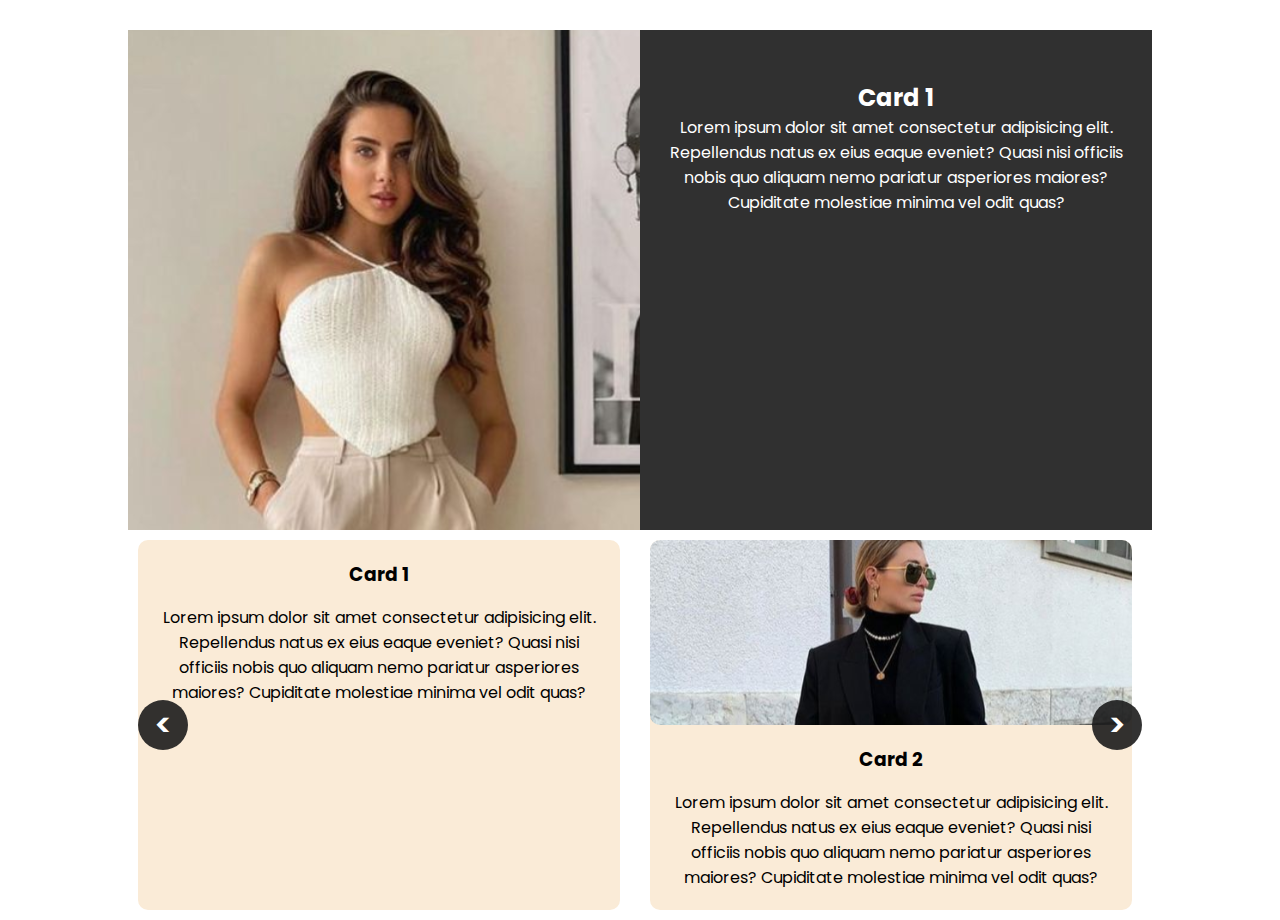
==== index.html @ 477a9a0f "first commit" ====
<!DOCTYPE html>
<html lang="pt-br">
<head>
    <meta charset="UTF-8">
    <meta name="viewport" content="width=device-width, initial-scale=1.0">
    <link rel="stylesheet" href="./styles/slider.css">
    <link rel="stylesheet" href="./styles/main.css">
    <title>SliderJS</title>
</head>
<body>
    
    <section>

        <div class="slider-ref card-focus" data-slider-ref="slider-people">
            <div class="slider-image-ref card-focus-image" data-slider-item-ref=".card-image"></div>  
            <article class="card-content-focus">
                <h2><span class="slider-content-ref" data-slider-item-ref=".card-title"></span></h2> 
                <p><span class="slider-content-ref" data-slider-item-ref=".card-description"></span></p> 
            </article>
        </div>

        <div id="slider-people" class="slider-container" data-slider-image-src="./assets/slider-images/photo-{id}.svg" data-slider-endless="true" data-slider-size="80% auto" data-slider-card-width="400px" data-auto-card-disposition="true">
            <div class="slider">
                <div class="card-wrapper hidden-image">
                    <div class="card-image">
                    </div>
                    <div class="card-content">
                        <h3 class="card-title">Card 1</h3>
                        <p class="card-description">
                            Lorem ipsum dolor sit amet consectetur adipisicing elit. 
                            Repellendus natus ex eius eaque eveniet? Quasi nisi officiis 
                            nobis quo aliquam nemo pariatur asperiores maiores? Cupiditate 
                            molestiae minima vel odit quas?
                        </p>
                    </div>
                </div>
                <div class="card-wrapper">
                    <div class="card-image">
                    </div>
                    <div class="card-content">
                        <h3 class="card-title">Card 2</h3>
                        <p class="card-description">
                            Lorem ipsum dolor sit amet consectetur adipisicing elit. 
                            Repellendus natus ex eius eaque eveniet? Quasi nisi officiis 
                            nobis quo aliquam nemo pariatur asperiores maiores? Cupiditate 
                            molestiae minima vel odit quas?
                        </p>
                    </div>
                </div>
                <div class="card-wrapper">
                    <div class="card-image">
                    </div>
                    <div class="card-content">
                        <h3 class="card-title">Card 3</h3>
                        <p class="card-description">
                            Lorem ipsum dolor sit amet consectetur adipisicing elit. 
                            Repellendus natus ex eius eaque eveniet? Quasi nisi officiis 
                            nobis quo aliquam nemo pariatur asperiores maiores? Cupiditate 
                            molestiae minima vel odit quas?
                        </p>
                    </div>
                </div>
                <div class="card-wrapper">
                    <div class="card-image">
                    </div>
                    <div class="card-content">
                        <h3 class="card-title">Card 4</h3>
                        <p class="card-description">
                            Lorem ipsum dolor sit amet consectetur adipisicing elit. 
                            Repellendus natus ex eius eaque eveniet? Quasi nisi officiis 
                            nobis quo aliquam nemo pariatur asperiores maiores? Cupiditate 
                            molestiae minima vel odit quas?
                        </p>
                    </div>
                </div>
                <div class="card-wrapper">
                    <div class="card-image">
                    </div>
                    <div class="card-content">
                        <h3 class="card-title">Card 5</h3>
                        <p class="card-description">
                            Lorem ipsum dolor sit amet consectetur adipisicing elit. 
                            Repellendus natus ex eius eaque eveniet? Quasi nisi officiis 
                            nobis quo aliquam nemo pariatur asperiores maiores? Cupiditate 
                            molestiae minima vel odit quas?
                        </p>
                    </div>
                </div>
                <div class="card-wrapper">
                    <div class="card-image">
                    </div>
                    <div class="card-content">
                        <h3 class="card-title">Card 6</h3>
                        <p class="card-description">
                            Lorem ipsum dolor sit amet consectetur adipisicing elit. 
                            Repellendus natus ex eius eaque eveniet? Quasi nisi officiis 
                            nobis quo aliquam nemo pariatur asperiores maiores? Cupiditate 
                            molestiae minima vel odit quas?
                        </p>
                    </div>
                </div>
            </div>
            <div class="slider-btn slider-btn-left"><button>&lt;</button></div>
            <div class="slider-btn slider-btn-right"><button>&gt;</button></div>
        </div>
    </section>
    
    <!--<script src="./scripts/main.js"></script>-->
    <script src="./scripts/slider.js"></script>
</body>
</html>
---- styles/slider.css ----
.slider-container {
    display: flex;
    justify-content: center;
    width: 80%;
    height: 500px;
    margin: 0 auto;
    user-select: none;
    position: relative;
}

.slider-btn {
    position: absolute;
    top: 0;
    height: 100%;
    display: flex;
    align-items: center;
    justify-content: center;
    z-index: 1;
}

.slider-btn button{
    width: 50px;
    font-size: 2rem;
    font-weight: 600;
    background-color: rgba(28,28,28, 0.9);
    border: none;
    height: 50px;
    border-radius: 50%;
    cursor: pointer;
    color: white;
    transition: all .2s ease-out;
}

.slider-btn button:hover{
    background-color: rgba(56, 56, 56, 0.9);
    transform: scale(105%);
    font-size: 1.5rem;
}

.slider-btn-left {
    left: 1%;
}

.slider-btn-right {
    right: 1%;
}

.slider {
    display: flex;
    padding: 10px;
    overflow-x: hidden;
    cursor: grab;
}

.card-wrapper {
    background-color: antiquewhite;
    display: grid;
    grid-template-rows: 1fr 1fr;
    border-radius: 10px;
    min-width: 200px;
    margin: 0 15px;
    height: 100%;
}

.card-wrapper-grid-column {
    grid-template-rows: none;
    grid-template-columns: 1fr 1fr;
    border-radius: 10px;
}

.hidden-image .card-image{
    display: none !important;
}

.hidden-content {
    grid-template-columns: none;
    grid-template-rows: none;
}

.hidden-content .card-content{
    display: none !important;
}

.card-image {
    position: relative;
    border-radius: 10px;
    width: 100%;
    background-color: lightgray;
    background-repeat: no-repeat;
    background-size: cover;
    background-position: 50% 10%;
}

.card-content {
    display: flex;
    flex-direction: column;
    gap: 1rem;
    padding: 20px;
    text-align: center;
}
---- styles/main.css ----
@import url('https://fonts.googleapis.com/css2?family=Poppins:wght@400;600;700&display=swap');

:root {
    font-size: 16px;
}

* {
    margin: 0;
    padding: 0;
    text-decoration: none;
    font-family: 'Poppins', sans-serif;
}

.card-focus {
    background-color: #303030;
    width: 80%;
    margin: 0 auto;
    margin-top: 30px;
    height: 500px;
    display: grid;
    grid-template-columns: 1fr 1fr;
}

.card-focus-image {
    background-color: lightgray;
    width: 100%;
    background-repeat: no-repeat;
    background-size: cover;
    background-position: 50% 20%;
}

.card-content-focus {
    text-align: center;
    color: white;
    padding: 50px 10px;
}
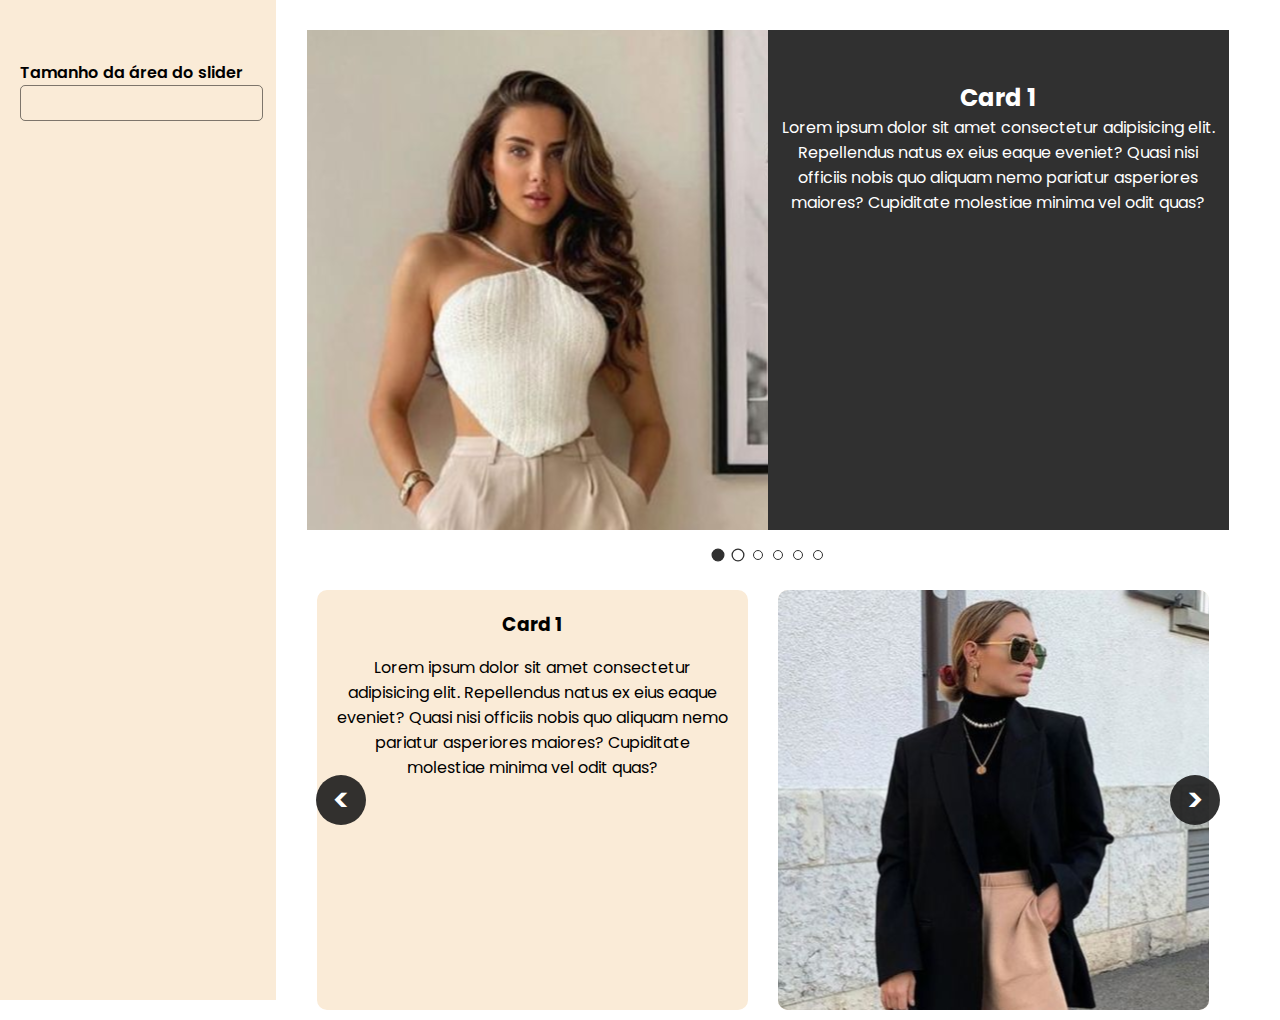
==== commit a438a9d7: "indicator added" ====
--- a/index.html
+++ b/index.html
@@ -5,107 +5,124 @@
     <meta name="viewport" content="width=device-width, initial-scale=1.0">
     <link rel="stylesheet" href="./styles/slider.css">
     <link rel="stylesheet" href="./styles/main.css">
+    <script src="./scripts/slider.js"></script>
     <title>SliderJS</title>
 </head>
 <body>
-    
-    <section>
+    <main>
+        <nav>
+            <div class="input-container">
+                <label for="input-container-size">Tamanho da área do slider</label>
+                <input id="input-container-size" type="text">
+            </div>
+        </nav>
+        <article id="show-region">
+            <section class="slider-ref card-focus" data-slider-ref="slider-people">
+                <div class="slider-image-ref card-focus-image" data-slider-item-ref=".card-image"></div>  
+                <article class="card-content-focus">
+                    <h2><span class="slider-content-ref" data-slider-item-ref=".card-title"></span></h2> 
+                    <p><span class="slider-content-ref" data-slider-item-ref=".card-description"></span></p> 
+                </article>
+            </section>
 
-        <div class="slider-ref card-focus" data-slider-ref="slider-people">
-            <div class="slider-image-ref card-focus-image" data-slider-item-ref=".card-image"></div>  
-            <article class="card-content-focus">
-                <h2><span class="slider-content-ref" data-slider-item-ref=".card-title"></span></h2> 
-                <p><span class="slider-content-ref" data-slider-item-ref=".card-description"></span></p> 
-            </article>
-        </div>
+            <section class="slider-indicator" data-slider-ref="slider-people">
+                <div class="indicator-wrapper">
+                </div>
+                <div class="indicator-preset">
+                    <button class="indicator-round indicator-previous"></button> <!-- previous (optional) -->
+                    <button class="indicator-round indicator-around-selected indicator-around-merge"></button> <!-- previous (optional) -->
+                    <button class="indicator-round indicator-selected"></button> <!-- selected -->
+                    <button class="indicator-round indicator-next"></button> <!-- next -->
+                </div>
+            </section>
 
-        <div id="slider-people" class="slider-container" data-slider-image-src="./assets/slider-images/photo-{id}.svg" data-slider-endless="true" data-slider-size="80% auto" data-slider-card-width="400px" data-auto-card-disposition="true">
-            <div class="slider">
-                <div class="card-wrapper hidden-image">
-                    <div class="card-image">
+            <section id="slider-people" class="slider-container" data-slider-scroll-start="15" data-slider-image-src="./assets/slider-images/photo-{id}.svg" data-slider-endless="true" data-slider-size="90% auto" data-slider-card-width="400px" data-auto-card-disposition="true" data-slider-auto-flow="false 2000 10000">
+                <div class="slider">
+                    <div class="card-wrapper hidden-image">
+                        <div class="card-image">
+                        </div>
+                        <div class="card-content">
+                            <h3 class="card-title">Card 1</h3>
+                            <p class="card-description">
+                                Lorem ipsum dolor sit amet consectetur adipisicing elit. 
+                                Repellendus natus ex eius eaque eveniet? Quasi nisi officiis 
+                                nobis quo aliquam nemo pariatur asperiores maiores? Cupiditate 
+                                molestiae minima vel odit quas?
+                            </p>
+                        </div>
                     </div>
-                    <div class="card-content">
-                        <h3 class="card-title">Card 1</h3>
-                        <p class="card-description">
-                            Lorem ipsum dolor sit amet consectetur adipisicing elit. 
-                            Repellendus natus ex eius eaque eveniet? Quasi nisi officiis 
-                            nobis quo aliquam nemo pariatur asperiores maiores? Cupiditate 
-                            molestiae minima vel odit quas?
-                        </p>
+                    <div class="card-wrapper hidden-content">
+                        <div class="card-image">
+                        </div>
+                        <div class="card-content">
+                            <h3 class="card-title">Card 2</h3>
+                            <p class="card-description">
+                                Lorem ipsum dolor sit amet consectetur adipisicing elit. 
+                                Repellendus natus ex eius eaque eveniet? Quasi nisi officiis 
+                                nobis quo aliquam nemo pariatur asperiores maiores? Cupiditate 
+                                molestiae minima vel odit quas?
+                            </p>
+                        </div>
+                    </div>
+                    <div class="card-wrapper">
+                        <div class="card-image">
+                        </div>
+                        <div class="card-content">
+                            <h3 class="card-title">Card 3</h3>
+                            <p class="card-description">
+                                Lorem ipsum dolor sit amet consectetur adipisicing elit. 
+                                Repellendus natus ex eius eaque eveniet? Quasi nisi officiis 
+                                nobis quo aliquam nemo pariatur asperiores maiores? Cupiditate 
+                                molestiae minima vel odit quas?
+                            </p>
+                        </div>
+                    </div>
+                    <div class="card-wrapper">
+                        <div class="card-image">
+                        </div>
+                        <div class="card-content">
+                            <h3 class="card-title">Card 4</h3>
+                            <p class="card-description">
+                                Lorem ipsum dolor sit amet consectetur adipisicing elit. 
+                                Repellendus natus ex eius eaque eveniet? Quasi nisi officiis 
+                                nobis quo aliquam nemo pariatur asperiores maiores? Cupiditate 
+                                molestiae minima vel odit quas?
+                            </p>
+                        </div>
+                    </div>
+                    <div class="card-wrapper">
+                        <div class="card-image">
+                        </div>
+                        <div class="card-content">
+                            <h3 class="card-title">Card 5</h3>
+                            <p class="card-description">
+                                Lorem ipsum dolor sit amet consectetur adipisicing elit. 
+                                Repellendus natus ex eius eaque eveniet? Quasi nisi officiis 
+                                nobis quo aliquam nemo pariatur asperiores maiores? Cupiditate 
+                                molestiae minima vel odit quas?
+                            </p>
+                        </div>
+                    </div>
+                    <div class="card-wrapper">
+                        <div class="card-image">
+                        </div>
+                        <div class="card-content">
+                            <h3 class="card-title">Card 6</h3>
+                            <p class="card-description">
+                                Lorem ipsum dolor sit amet consectetur adipisicing elit. 
+                                Repellendus natus ex eius eaque eveniet? Quasi nisi officiis 
+                                nobis quo aliquam nemo pariatur asperiores maiores? Cupiditate 
+                                molestiae minima vel odit quas?
+                            </p>
+                        </div>
                     </div>
                 </div>
-                <div class="card-wrapper">
-                    <div class="card-image">
-                    </div>
-                    <div class="card-content">
-                        <h3 class="card-title">Card 2</h3>
-                        <p class="card-description">
-                            Lorem ipsum dolor sit amet consectetur adipisicing elit. 
-                            Repellendus natus ex eius eaque eveniet? Quasi nisi officiis 
-                            nobis quo aliquam nemo pariatur asperiores maiores? Cupiditate 
-                            molestiae minima vel odit quas?
-                        </p>
-                    </div>
-                </div>
-                <div class="card-wrapper">
-                    <div class="card-image">
-                    </div>
-                    <div class="card-content">
-                        <h3 class="card-title">Card 3</h3>
-                        <p class="card-description">
-                            Lorem ipsum dolor sit amet consectetur adipisicing elit. 
-                            Repellendus natus ex eius eaque eveniet? Quasi nisi officiis 
-                            nobis quo aliquam nemo pariatur asperiores maiores? Cupiditate 
-                            molestiae minima vel odit quas?
-                        </p>
-                    </div>
-                </div>
-                <div class="card-wrapper">
-                    <div class="card-image">
-                    </div>
-                    <div class="card-content">
-                        <h3 class="card-title">Card 4</h3>
-                        <p class="card-description">
-                            Lorem ipsum dolor sit amet consectetur adipisicing elit. 
-                            Repellendus natus ex eius eaque eveniet? Quasi nisi officiis 
-                            nobis quo aliquam nemo pariatur asperiores maiores? Cupiditate 
-                            molestiae minima vel odit quas?
-                        </p>
-                    </div>
-                </div>
-                <div class="card-wrapper">
-                    <div class="card-image">
-                    </div>
-                    <div class="card-content">
-                        <h3 class="card-title">Card 5</h3>
-                        <p class="card-description">
-                            Lorem ipsum dolor sit amet consectetur adipisicing elit. 
-                            Repellendus natus ex eius eaque eveniet? Quasi nisi officiis 
-                            nobis quo aliquam nemo pariatur asperiores maiores? Cupiditate 
-                            molestiae minima vel odit quas?
-                        </p>
-                    </div>
-                </div>
-                <div class="card-wrapper">
-                    <div class="card-image">
-                    </div>
-                    <div class="card-content">
-                        <h3 class="card-title">Card 6</h3>
-                        <p class="card-description">
-                            Lorem ipsum dolor sit amet consectetur adipisicing elit. 
-                            Repellendus natus ex eius eaque eveniet? Quasi nisi officiis 
-                            nobis quo aliquam nemo pariatur asperiores maiores? Cupiditate 
-                            molestiae minima vel odit quas?
-                        </p>
-                    </div>
-                </div>
-            </div>
-            <div class="slider-btn slider-btn-left"><button>&lt;</button></div>
-            <div class="slider-btn slider-btn-right"><button>&gt;</button></div>
-        </div>
-    </section>
+                <div class="slider-btn slider-btn-left"><button>&lt;</button></div>
+                <div class="slider-btn slider-btn-right"><button>&gt;</button></div>
+            </section>
+        </article>
+    </main>
     
-    <!--<script src="./scripts/main.js"></script>-->
-    <script src="./scripts/slider.js"></script>
+    <script src="./scripts/main.js"></script>
 </body>
 </html>--- a/styles/slider.css
+++ b/styles/slider.css
@@ -97,4 +97,73 @@
     gap: 1rem;
     padding: 20px;
     text-align: center;
+}
+
+.slider-indicator {
+    width: 100%;
+}
+
+.indicator-wrapper {
+    display: flex;
+    justify-content: center;
+    align-items: center;
+    margin: 0 auto;
+    padding: 20px 0;
+    height: min-content;
+}
+
+.indicator-wrapper button {
+    cursor: pointer;
+}
+
+.indicator-preset {
+    display: none;
+}
+
+.indicator-round {
+    width: 10px;
+    height: 10px;
+    border: 1px solid #303030;
+    border-radius: 50%;
+    margin: 0 5px;
+    background-color: transparent;
+}
+
+.indicator-box {
+    width: 10px;
+    height: 10px;
+    border: 1px solid #303030;
+    margin: 0 5px;
+    background-color: transparent;
+}
+
+.indicator-rect {
+    width: 40px;
+    height: 10px;
+    border: 0;
+    background-color: #e2e2e2;
+}
+
+.indicator-selected {
+    background-color: #303030;
+    transform: scale(130%);
+    animation: scaleUp 0.7s ease-in-out;
+}
+
+.indicator-around-selected {
+    transform: scale(130%);
+}
+
+.indicator-previous {
+    background-color: #7a7a7a;
+    border: 0;
+}
+
+@keyframes scaleUp {
+    0% {
+        transform: scale(100%);
+    }
+    100% {
+        transform: scale(130%);
+    }
 }--- a/styles/main.css
+++ b/styles/main.css
@@ -11,9 +11,45 @@
     font-family: 'Poppins', sans-serif;
 }
 
+main {
+    display: grid;
+    grid-template-columns: 20% 80%;
+    height: 100px;
+}
+
+nav{
+    background-color: antiquewhite;
+    width: 100%;
+    height: 100%;
+    padding: 50px 10px;
+}
+
+.input-container {
+    display: grid;
+    align-items: center;
+    font-size: 1rem;
+    font-weight: 600;
+    padding: 10px;
+}
+
+.input-container input {
+    background-color: transparent;
+    border: 1px solid rgba(0, 0, 0, 0.5);
+    border-radius: 5px;
+    font-size: 1.2rem;
+    font-weight: 600;
+    outline: none;
+    width: 98%;
+    padding: 1% 2%;
+}
+
+#show-region {
+    height: 100vh;
+}
+
 .card-focus {
     background-color: #303030;
-    width: 80%;
+    width: 90%;
     margin: 0 auto;
     margin-top: 30px;
     height: 500px;
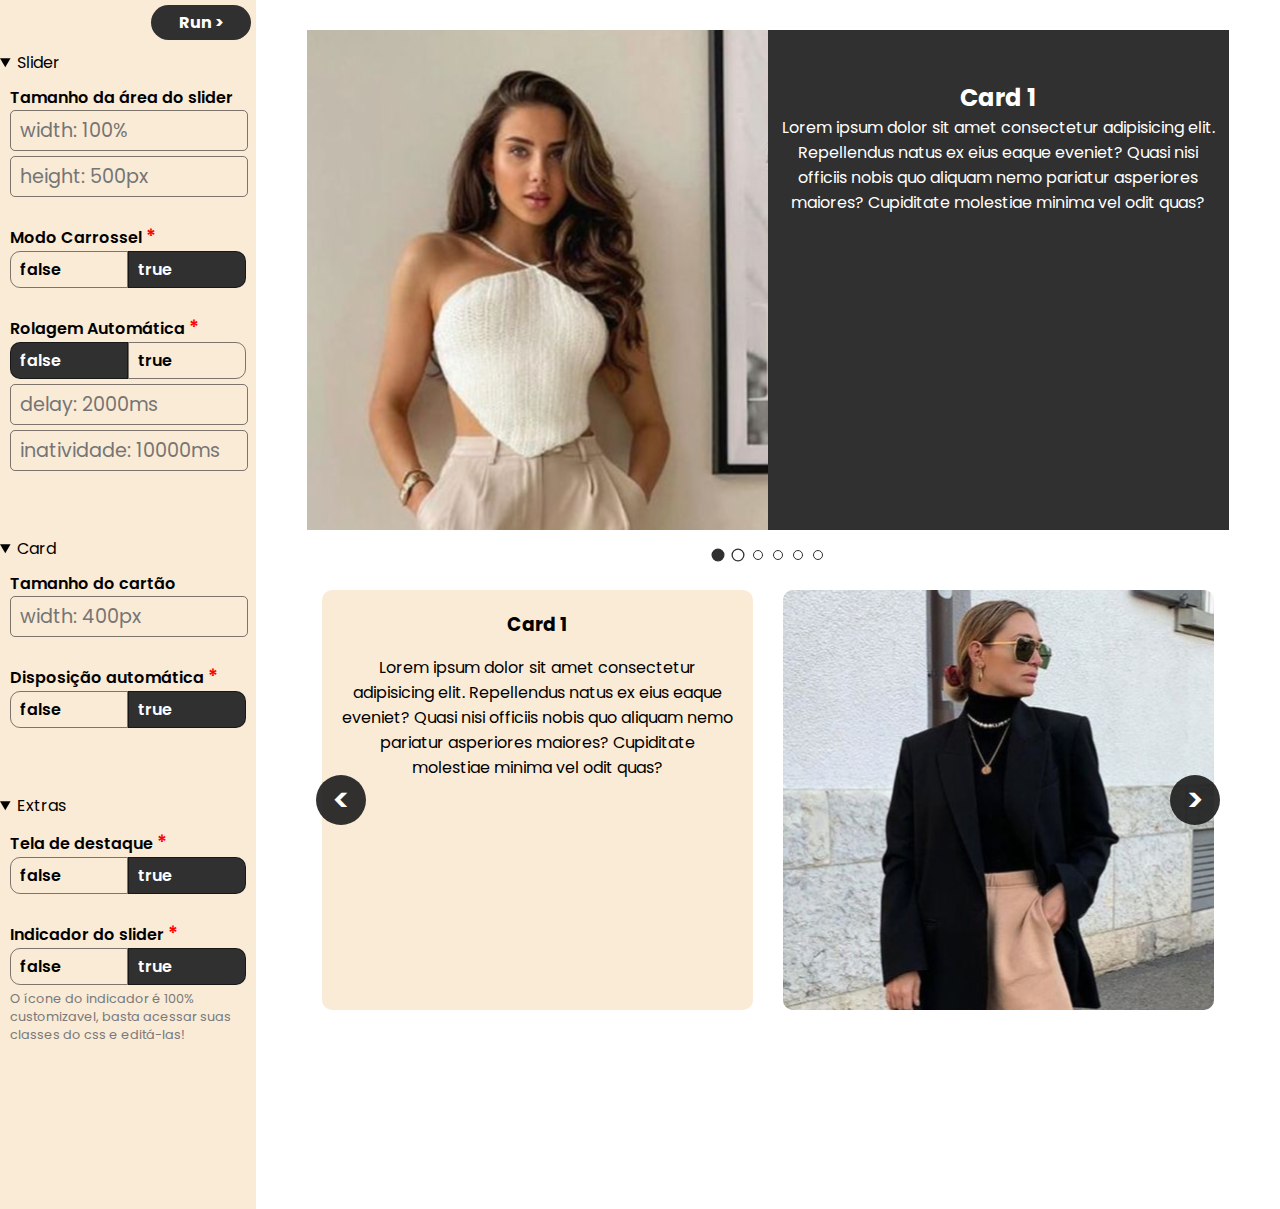
==== commit ba3a6bea: "test interface" ====
--- a/index.html
+++ b/index.html
@@ -5,17 +5,90 @@
     <meta name="viewport" content="width=device-width, initial-scale=1.0">
     <link rel="stylesheet" href="./styles/slider.css">
     <link rel="stylesheet" href="./styles/main.css">
+    <link rel="stylesheet" href="./styles/inputs.css">
     <script src="./scripts/slider.js"></script>
     <title>SliderJS</title>
 </head>
 <body>
     <main>
+        <!------------------------NAV------------------------------------->
         <nav>
+            <button id="run-btn">Run ></button>
+            <details open>
+                <summary>Slider</summary>
+                <div class="input-container">
+                    <label for="input-container-size">Tamanho da área do slider</label>
+                    <input id="input-slider-width" type="text" spellcheck="false" placeholder="width: 100%" data-input-prefix="width: " data-input-regex="[^0-9]" data-input-suffix="%">
+                    <input id="input-slider-height" type="text" spellcheck="false" placeholder="height: 500px" data-input-prefix="height: " data-input-regex="[^0-9]" data-input-suffix="px">
+                </div>
+                <div class="input-container">
+                    <label for="input-slider-endless">
+                        <p>Modo Carrossel <span class="info" title="Se verdadeiro, fara com que o slider não tenha fim">*</span></p>
+                        <div class="input-checkbox">
+                            <span>false</span>
+                            <span class="input-checkbox-checked">true</span>
+                        </div>
+                    </label>
+                    <input id="input-slider-endless" type="checkbox" checked hidden>
+                </div>
+                <div class="input-container">
+                    <label for="input-slider-auto-flow">
+                        <p>Rolagem Automática <span class="info" title="Faz com que o slider role automáticamente a cada x(delay) milesegundos, caso o usuário interaja com o slider, a rolagem automática retornará após x(inatividade) milesegundos; &#013;&#013;Obs: Não funciona sem o modo carrossel ativo!">*</span></p>
+                        <div class="input-checkbox">
+                            <span class="input-checkbox-checked">false</span>
+                            <span>true</span>
+                        </div>
+                    </label>
+                    <input id="input-slider-auto-flow" type="checkbox" hidden>
+                    <input id="input-slider-auto-flow-delay" type="text" spellcheck="false" placeholder="delay: 2000ms" data-input-prefix="delay: " data-input-regex="[^0-9]" data-input-suffix="ms">
+                    <input id="input-slider-auto-flow-inact-delay" type="text" spellcheck="false" placeholder="inatividade: 10000ms" data-input-prefix="inatividade: " data-input-regex="[^0-9]" data-input-suffix="ms">
+                
+                </div>
+            </details>
+            <details open>
+                <summary>Card</summary>
+                <div class="input-container">
+                    <label for="input-container-size">Tamanho do cartão</label>
+                    <input id="input-slider-card-width" type="text" spellcheck="false" placeholder="width: 400px" data-input-prefix="width: " data-input-regex="[^0-9]" data-input-suffix="px">
+                </div>
+                <div class="input-container">
+                    <label for="input-slider-card-auto-disposition">
+                        <p>Disposição automática <span class="info" title="Se verdadeiro, fara com que os cartões se ajustem para não ficarem vazando">*</span></p>
+                        <div class="input-checkbox">
+                            <span>false</span>
+                            <span class="input-checkbox-checked">true</span>
+                        </div>
+                    </label>
+                    <input id="input-slider-card-auto-disposition" type="checkbox" checked hidden>
+                </div>
+            </details>
+        </details>
+        <details open>
+            <summary>Extras</summary>
             <div class="input-container">
-                <label for="input-container-size">Tamanho da área do slider</label>
-                <input id="input-container-size" type="text">
+                <label for="input-slider-ref">
+                    <p>Tela de destaque <span class="info" title="Você pode conseguir os valores do cartão em destaque do slider (como a imagem e o texto) e mostra-los em outro lugar, como pode ver no painel acima do slider. &#013;&#013;Obs: Não funciona sem o modo carrossel ativo!">*</span></p>
+                    <div class="input-checkbox">
+                        <span>false</span>
+                        <span class="input-checkbox-checked">true</span>
+                    </div>
+                </label>
+                <input id="input-slider-ref" type="checkbox" checked hidden>
             </div>
+            <div class="input-container">
+                <label for="input-indicator-ref">
+                    <p>Indicador do slider <span class="info" title="Mostra a posição do cartão atual.&#013;&#013;Obs: Não funciona sem o modo carrossel ativo!">*</span></p>
+                    <div class="input-checkbox">
+                        <span>false</span>
+                        <span class="input-checkbox-checked">true</span>
+                    </div>
+                </label>
+                <input id="input-indicator-ref" type="checkbox" checked hidden>
+                <span class="input-comment">O ícone do indicador é 100% customizavel, basta acessar suas classes do css e editá-las!</span>
+            </div>
+        </details>
         </nav>
+        <!------------------------SLIDER------------------------------------->
         <article id="show-region">
             <section class="slider-ref card-focus" data-slider-ref="slider-people">
                 <div class="slider-image-ref card-focus-image" data-slider-item-ref=".card-image"></div>  
@@ -36,7 +109,7 @@
                 </div>
             </section>
 
-            <section id="slider-people" class="slider-container" data-slider-scroll-start="15" data-slider-image-src="./assets/slider-images/photo-{id}.svg" data-slider-endless="true" data-slider-size="90% auto" data-slider-card-width="400px" data-auto-card-disposition="true" data-slider-auto-flow="false 2000 10000">
+            <section id="slider-people" class="slider-container" data-slider-scroll-start="10" data-slider-image-src="./assets/slider-images/photo-{id}.svg" data-slider-endless="true" data-slider-size="90% auto" data-slider-card-width="400px" data-auto-card-disposition="true" data-slider-auto-flow="false 2000 10000" data-refs-indicator="true" data-refs-slider="true">
                 <div class="slider">
                     <div class="card-wrapper hidden-image">
                         <div class="card-image">
--- a/styles/slider.css
+++ b/styles/slider.css
@@ -147,7 +147,6 @@
 .indicator-selected {
     background-color: #303030;
     transform: scale(130%);
-    animation: scaleUp 0.7s ease-in-out;
 }
 
 .indicator-around-selected {
@@ -157,13 +156,4 @@
 .indicator-previous {
     background-color: #7a7a7a;
     border: 0;
-}
-
-@keyframes scaleUp {
-    0% {
-        transform: scale(100%);
-    }
-    100% {
-        transform: scale(130%);
-    }
 }--- a/styles/main.css
+++ b/styles/main.css
@@ -1,4 +1,6 @@
 @import url('https://fonts.googleapis.com/css2?family=Poppins:wght@400;600;700&display=swap');
+
+
 
 :root {
     font-size: 16px;
@@ -14,37 +16,24 @@
 main {
     display: grid;
     grid-template-columns: 20% 80%;
-    height: 100px;
 }
 
 nav{
     background-color: antiquewhite;
     width: 100%;
-    height: 100%;
-    padding: 50px 10px;
+    height: auto;
+    padding: 50px 0;
+    position: relative;
 }
 
-.input-container {
-    display: grid;
-    align-items: center;
-    font-size: 1rem;
-    font-weight: 600;
-    padding: 10px;
-}
-
-.input-container input {
-    background-color: transparent;
-    border: 1px solid rgba(0, 0, 0, 0.5);
-    border-radius: 5px;
-    font-size: 1.2rem;
-    font-weight: 600;
-    outline: none;
-    width: 98%;
-    padding: 1% 2%;
+nav details {
+    margin-bottom: 50px;
+    user-select: none;
+    cursor: pointer;
 }
 
 #show-region {
-    height: 100vh;
+    padding-bottom: 21vh;
 }
 
 .card-focus {
@@ -60,6 +49,7 @@
 .card-focus-image {
     background-color: lightgray;
     width: 100%;
+    height: 500px;
     background-repeat: no-repeat;
     background-size: cover;
     background-position: 50% 20%;
@@ -69,4 +59,17 @@
     text-align: center;
     color: white;
     padding: 50px 10px;
+}
+
+@media screen and (max-width: 570px) {
+
+    nav {
+        visibility: hidden;
+    }
+
+    main {
+        display: grid;
+        grid-template-columns: 0 100%;
+    }
+
 }--- a/styles/inputs.css
+++ b/styles/inputs.css
@@ -0,0 +1,82 @@
+#run-btn {
+    position: absolute;
+    top: 5px;
+    right: 5px;
+    width: 100px;
+    padding: 5px 10px;
+    border: 0;
+    background-color: #303030;
+    font-size: 1rem;
+    font-weight: 700;
+    color: white;
+    border-radius: 20px;
+    cursor: pointer;
+    transition: all .2s ease-in;
+}
+
+#run-btn:hover {
+    transform: scale(105%);
+    background-color:rgb(121, 121, 121);
+}
+
+.input-container {
+    display: grid;
+    font-size: 1rem;
+    font-weight: 600;
+    padding: 10px;
+}
+
+.input-container .info{
+    cursor: help;
+    font-size: 1.2rem;
+    color: red;
+}
+
+.input-container .input-comment {
+    color: rgb(121, 121, 121);
+    font-weight: 400;
+    font-size: 0.8rem;
+    display: flex;
+}
+
+.input-container input {
+    background-color: transparent;
+    border: 1px solid rgba(0, 0, 0, 0.5);
+    border-radius: 5px;
+    font-size: 1.2rem;
+    font-weight: 600;
+    padding: 5px 4%;
+    width: 92%;
+    outline: none;
+    margin-bottom: 5px;
+}
+
+.input-container input::placeholder {
+    font-weight: 400;
+}
+
+.input-container .input-checkbox {
+    display: grid;
+    grid-template-columns: 50% auto;
+    user-select: none;
+    margin-bottom: 5px;
+}
+
+.input-container .input-checkbox span {
+    background-color: transparent;
+    border: 1px solid rgba(0, 0, 0, 0.5);
+    padding: 5px 8%;
+}
+
+.input-container .input-checkbox span.input-checkbox-checked {
+    background-color: #303030;
+    color: white;
+}
+
+.input-container .input-checkbox span:first-child {
+    border-radius: 10px 0px 0px 10px;
+}
+
+.input-container .input-checkbox span:last-child {
+    border-radius: 0px 10px 10px 0px;
+}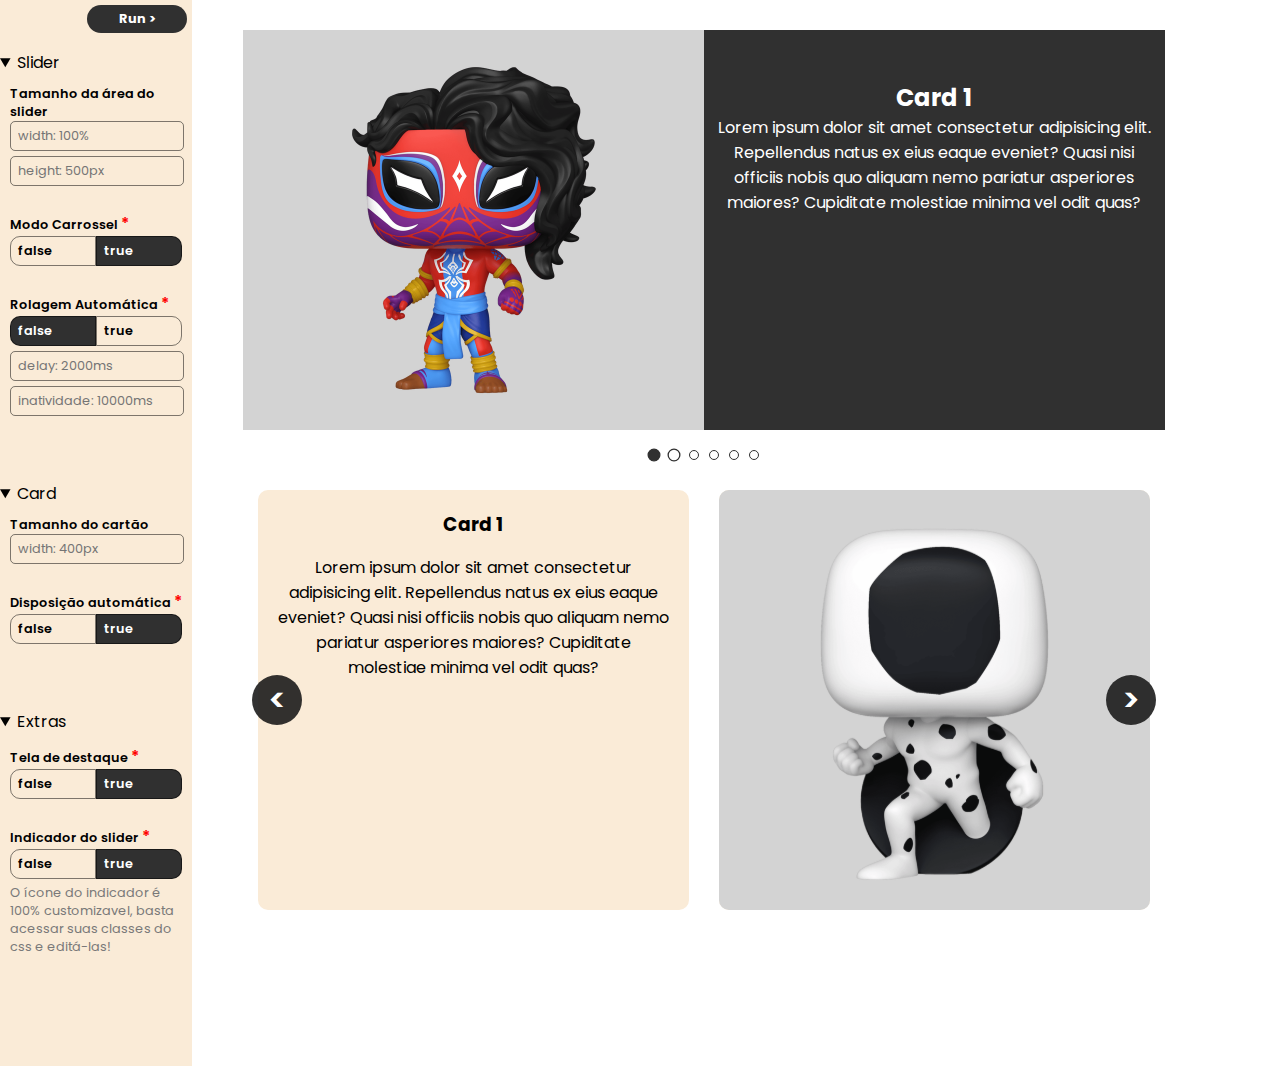
==== commit 304378cf: "images update" ====
--- a/index.html
+++ b/index.html
@@ -6,6 +6,7 @@
     <link rel="stylesheet" href="./styles/slider.css">
     <link rel="stylesheet" href="./styles/main.css">
     <link rel="stylesheet" href="./styles/inputs.css">
+    <link rel="shortcut icon" href="./assets/favicon.ico" type="image/x-icon">
     <script src="./scripts/slider.js"></script>
     <title>SliderJS</title>
 </head>
@@ -177,7 +178,7 @@
                         </div>
                     </div>
                     <div class="card-wrapper">
-                        <div class="card-image">
+                        <div class="card-image" style="background-position: center 30%;">
                         </div>
                         <div class="card-content">
                             <h3 class="card-title">Card 6</h3>
--- a/styles/slider.css
+++ b/styles/slider.css
@@ -88,7 +88,7 @@
     background-color: lightgray;
     background-repeat: no-repeat;
     background-size: cover;
-    background-position: 50% 10%;
+    background-position: center 10%;
 }
 
 .card-content {
--- a/styles/main.css
+++ b/styles/main.css
@@ -1,6 +1,4 @@
 @import url('https://fonts.googleapis.com/css2?family=Poppins:wght@400;600;700&display=swap');
-
-
 
 :root {
     font-size: 16px;
@@ -15,7 +13,7 @@
 
 main {
     display: grid;
-    grid-template-columns: 20% 80%;
+    grid-template-columns: 15% 80%;
 }
 
 nav{
@@ -32,16 +30,12 @@
     cursor: pointer;
 }
 
-#show-region {
-    padding-bottom: 21vh;
-}
-
 .card-focus {
     background-color: #303030;
     width: 90%;
     margin: 0 auto;
     margin-top: 30px;
-    height: 500px;
+    height: 400px;
     display: grid;
     grid-template-columns: 1fr 1fr;
 }
@@ -49,10 +43,10 @@
 .card-focus-image {
     background-color: lightgray;
     width: 100%;
-    height: 500px;
+    height: 400px;
     background-repeat: no-repeat;
-    background-size: cover;
-    background-position: 50% 20%;
+    background-size: contain;
+    background-position: center;
 }
 
 .card-content-focus {
@@ -61,7 +55,16 @@
     padding: 50px 10px;
 }
 
-@media screen and (max-width: 570px) {
+@media screen and (max-width: 750px) {
+
+    main {
+        display: grid;
+        grid-template-columns: 23% 77%;
+    }
+
+}
+
+@media screen and (max-width: 500px) {
 
     nav {
         visibility: hidden;
--- a/styles/inputs.css
+++ b/styles/inputs.css
@@ -6,7 +6,7 @@
     padding: 5px 10px;
     border: 0;
     background-color: #303030;
-    font-size: 1rem;
+    font-size: 0.8rem;
     font-weight: 700;
     color: white;
     border-radius: 20px;
@@ -21,14 +21,14 @@
 
 .input-container {
     display: grid;
-    font-size: 1rem;
+    font-size: 0.8rem;
     font-weight: 600;
     padding: 10px;
 }
 
 .input-container .info{
     cursor: help;
-    font-size: 1.2rem;
+    font-size: 1rem;
     color: red;
 }
 
@@ -43,7 +43,7 @@
     background-color: transparent;
     border: 1px solid rgba(0, 0, 0, 0.5);
     border-radius: 5px;
-    font-size: 1.2rem;
+    font-size: 0.8rem;
     font-weight: 600;
     padding: 5px 4%;
     width: 92%;
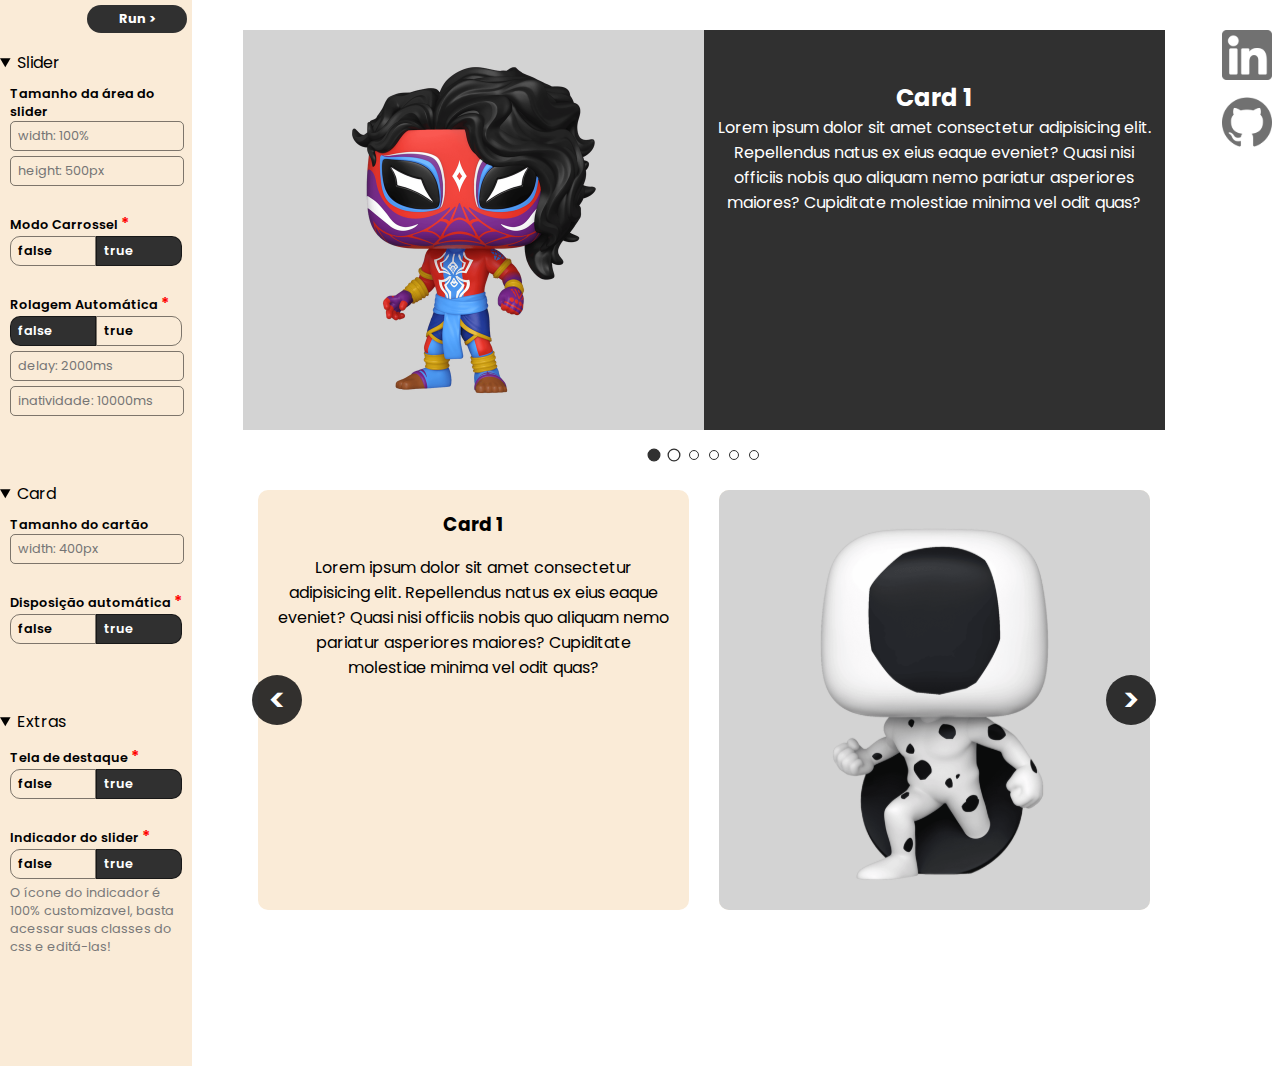
==== commit d6dcec9d: "social media added" ====
--- a/index.html
+++ b/index.html
@@ -6,6 +6,7 @@
     <link rel="stylesheet" href="./styles/slider.css">
     <link rel="stylesheet" href="./styles/main.css">
     <link rel="stylesheet" href="./styles/inputs.css">
+    <link rel="stylesheet" href="./styles/social-media.css">
     <link rel="shortcut icon" href="./assets/favicon.ico" type="image/x-icon">
     <script src="./scripts/slider.js"></script>
     <title>SliderJS</title>
@@ -196,6 +197,13 @@
             </section>
         </article>
     </main>
+
+    <section id="social-media">
+        <div id="media-wrapper">
+            <a href="https://www.linkedin.com/in/leonardo-delgado-1808891b7/" target="_blank"><button id="media-linkedin" class="media"></button></a>
+            <a href="https://github.com/Delgado-tech/slider-js" target="_blank"><button id="media-github" class="media"></button></a>
+        </div>
+    </section>
     
     <script src="./scripts/main.js"></script>
 </body>
--- a/styles/main.css
+++ b/styles/main.css
@@ -30,6 +30,10 @@
     cursor: pointer;
 }
 
+#show-region {
+    padding-bottom: 2vw;
+}
+
 .card-focus {
     background-color: #303030;
     width: 90%;
@@ -53,6 +57,7 @@
     text-align: center;
     color: white;
     padding: 50px 10px;
+    overflow-y: auto;
 }
 
 @media screen and (max-width: 750px) {
@@ -62,17 +67,21 @@
         grid-template-columns: 23% 77%;
     }
 
+    #media-wrapper{
+        box-shadow: 10px 0 10px rgba(0,0,0,0.5);
+    }
+
 }
 
 @media screen and (max-width: 500px) {
 
     nav {
-        visibility: hidden;
+        display: none;
     }
 
     main {
         display: grid;
-        grid-template-columns: 0 100%;
+        grid-template-columns: 100%;
     }
 
 }--- a/styles/inputs.css
+++ b/styles/inputs.css
@@ -66,6 +66,7 @@
     background-color: transparent;
     border: 1px solid rgba(0, 0, 0, 0.5);
     padding: 5px 8%;
+    cursor: pointer;
 }
 
 .input-container .input-checkbox span.input-checkbox-checked {
--- a/styles/social-media.css
+++ b/styles/social-media.css
@@ -0,0 +1,38 @@
+#social-media {
+    position: fixed;
+    top: 0;
+    right: 0;
+    z-index: 10;
+}
+
+#media-wrapper{
+    background-color: white;
+    padding: 30px 8px 10px 8px;
+    display: grid;
+    row-gap: 10px;
+    border-radius: 0px 0px 0px 20px;
+}
+
+#media-linkedin {
+    background-image: url(../assets/social-media/linkedin.svg);
+}
+
+#media-github {
+    background-image: url(../assets/social-media/github.svg);
+}
+
+.media {
+    background-color: transparent;
+    background-repeat: no-repeat;
+    background-size: contain;
+    border: 0;
+    cursor: pointer;
+    height: 50px;
+    transition: all .2s ease-in;
+    width: 50px;
+}
+
+.media:hover {
+    transform: scale(105%);
+    filter: brightness(130%);
+}